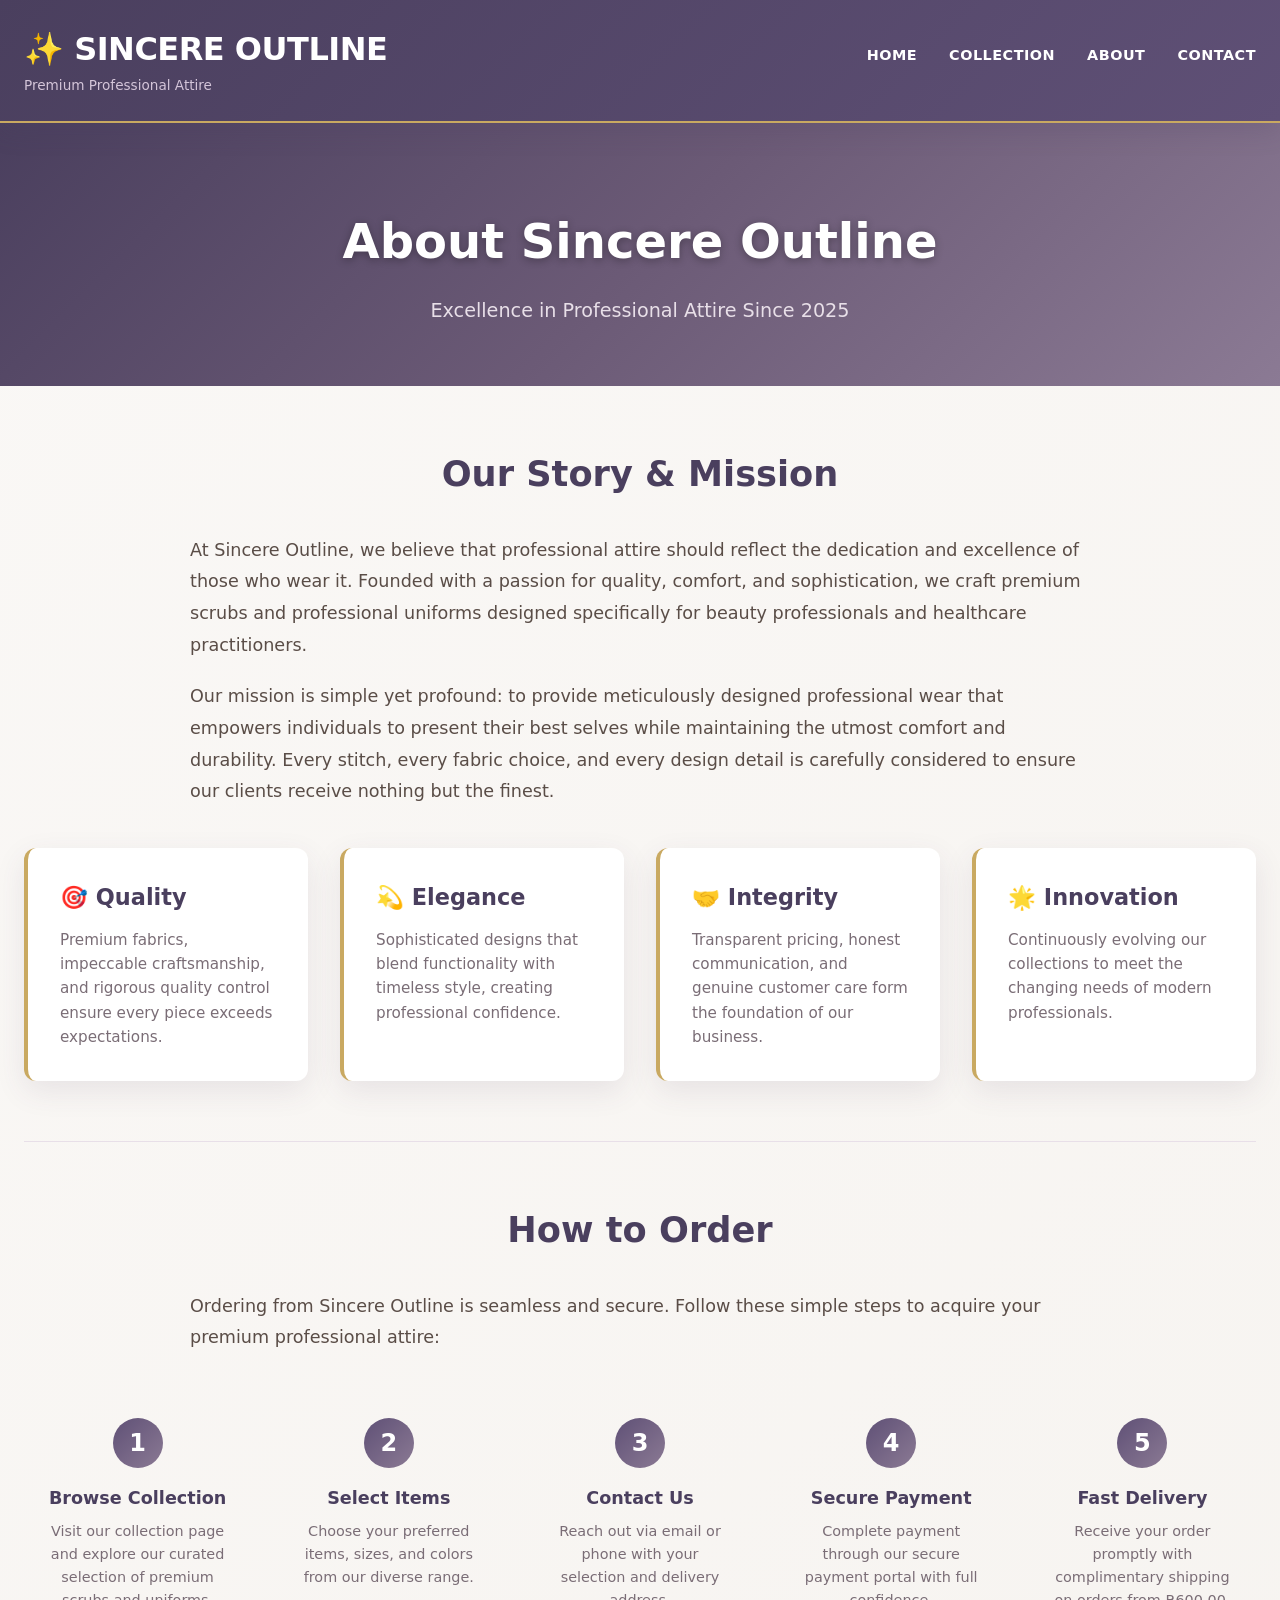
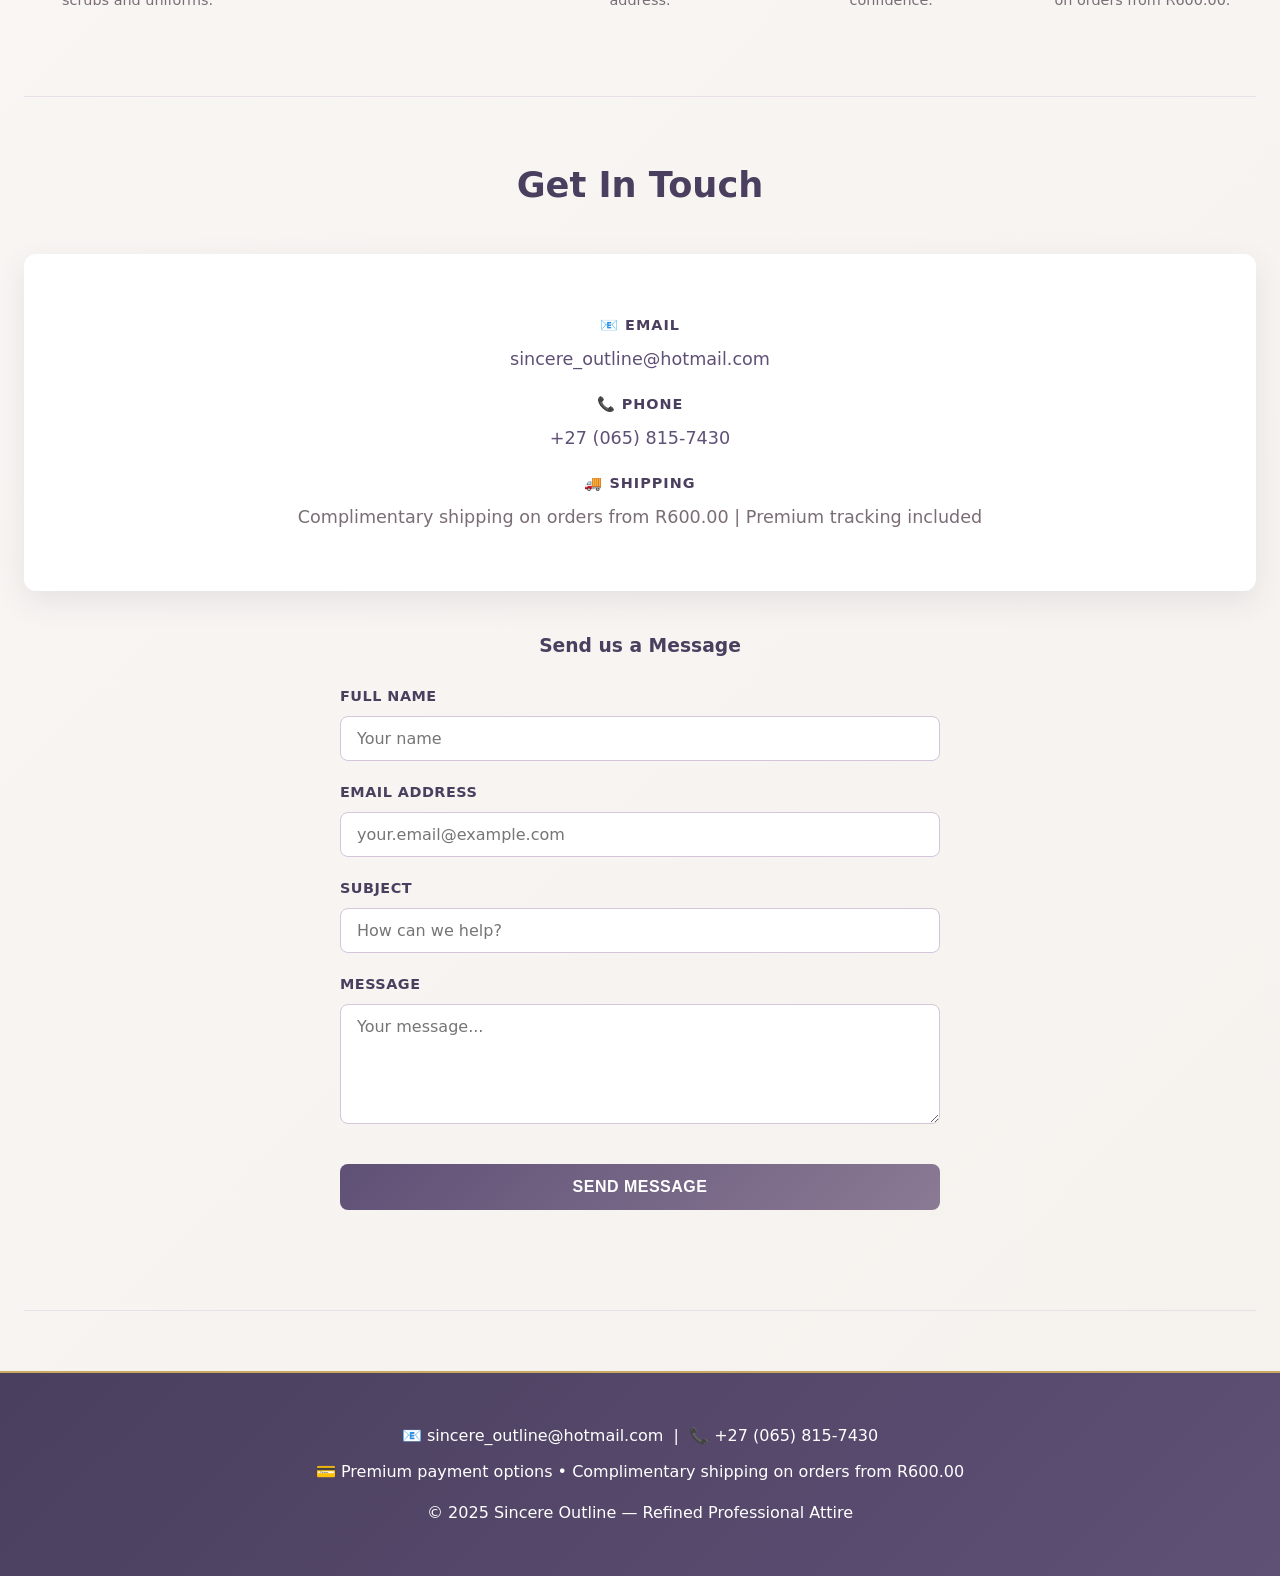
==== about.html @ cacc9bfe "scrub page changed to index" ====
<!DOCTYPE html>
<html lang="en">
<head>
  <meta charset="UTF-8">
  <meta name="viewport" content="width=device-width, initial-scale=1.0, user-scalable=yes">
  <title>Sincere Outline | About Us</title>
  <style>
    * {
      margin: 0;
      padding: 0;
      box-sizing: border-box;
    }

    body {
      font-family: 'Inter', system-ui, -apple-system, 'Segoe UI', Roboto, Helvetica, sans-serif;
      background: linear-gradient(135deg, #faf8f6 0%, #f5f2ee 100%);
      color: #3d2e25;
      line-height: 1.6;
    }

    html {
      scroll-behavior: smooth;
    }

    .container {
      max-width: 1280px;
      margin: 0 auto;
      padding: 0 24px;
    }

    .navbar {
      background: linear-gradient(135deg, #4a3f5e 0%, #5f5076 100%);
      box-shadow: 0 8px 24px rgba(74, 63, 94, 0.2);
      padding: 24px 0;
      position: sticky;
      top: 0;
      z-index: 100;
      border-bottom: 2px solid #c9a961;
    }

    .nav-flex {
      display: flex;
      justify-content: space-between;
      align-items: baseline;
      flex-wrap: wrap;
      gap: 16px;
    }

    .logo h1 {
      font-size: 2rem;
      letter-spacing: -0.5px;
      color: #ffffff;
      font-weight: 800;
    }
    
    .logo p {
      font-size: 0.85rem;
      color: #d4c5d9;
    }

    .nav-links {
      display: flex;
      gap: 32px;
    }
    
    .nav-links a {
      text-decoration: none;
      font-weight: 600;
      color: #ffffff;
      transition: 0.3s;
      text-transform: uppercase;
      font-size: 0.9rem;
      letter-spacing: 0.5px;
    }
    
    .nav-links a:hover {
      color: #c9a961;
      text-shadow: 0 0 8px rgba(201, 169, 97, 0.5);
    }

    .hero {
      padding: 80px 0 60px;
      text-align: center;
      background: linear-gradient(135deg, #4a3f5e 0%, #6b5a76 50%, #8b7a94 100%);
      color: white;
    }

    .hero h2 {
      font-size: 3rem;
      color: #ffffff;
      font-weight: 800;
      margin-bottom: 16px;
      text-shadow: 0 2px 8px rgba(0, 0, 0, 0.3);
    }

    .section {
      padding: 60px 0;
      border-bottom: 1px solid #e8dfe8;
    }

    .section-title {
      font-size: 2.2rem;
      margin-bottom: 32px;
      color: #4a3f5e;
      font-weight: 800;
      text-align: center;
    }

    .section-content {
      font-size: 1.1rem;
      color: #5a4d47;
      line-height: 1.8;
      max-width: 900px;
      margin: 0 auto;
    }

    .values-grid {
      display: grid;
      grid-template-columns: repeat(auto-fit, minmax(260px, 1fr));
      gap: 32px;
      margin-top: 40px;
    }

    .value-card {
      background: white;
      padding: 32px;
      border-radius: 12px;
      border-left: 4px solid #c9a961;
      box-shadow: 0 10px 30px rgba(74, 63, 94, 0.1);
      transition: 0.3s ease;
    }

    .value-card:hover {
      transform: translateY(-4px);
      box-shadow: 0 15px 40px rgba(74, 63, 94, 0.15);
    }

    .value-card h3 {
      color: #4a3f5e;
      font-size: 1.4rem;
      margin-bottom: 12px;
    }

    .value-card p {
      color: #7a6d76;
      font-size: 0.95rem;
    }

    .order-steps {
      display: grid;
      grid-template-columns: repeat(auto-fit, minmax(200px, 1fr));
      gap: 24px;
      margin-top: 40px;
    }

    .step {
      text-align: center;
      padding: 24px;
    }

    .step-number {
      width: 50px;
      height: 50px;
      background: linear-gradient(135deg, #5f5076, #8b7a94);
      color: white;
      border-radius: 50%;
      display: flex;
      align-items: center;
      justify-content: center;
      font-size: 1.5rem;
      font-weight: 800;
      margin: 0 auto 16px;
    }

    .step h3 {
      color: #4a3f5e;
      font-size: 1.1rem;
      margin-bottom: 8px;
    }

    .step p {
      color: #7a6d76;
      font-size: 0.9rem;
    }

    .contact-info {
      background: white;
      padding: 40px;
      border-radius: 12px;
      margin-top: 40px;
      text-align: center;
      box-shadow: 0 10px 30px rgba(74, 63, 94, 0.1);
    }

    .contact-item {
      margin: 20px 0;
      font-size: 1.1rem;
    }

    .contact-item strong {
      color: #4a3f5e;
      display: block;
      margin-bottom: 8px;
      font-size: 0.9rem;
      text-transform: uppercase;
      letter-spacing: 1px;
    }

    .contact-item a {
      color: #5f5076;
      text-decoration: none;
      transition: 0.3s;
    }

    .contact-item a:hover {
      color: #c9a961;
    }

    .form-group {
      margin: 20px 0;
      text-align: left;
    }

    .form-group label {
      display: block;
      margin-bottom: 8px;
      color: #4a3f5e;
      font-weight: 600;
      font-size: 0.9rem;
      text-transform: uppercase;
      letter-spacing: 0.5px;
    }

    .form-group input,
    .form-group textarea {
      width: 100%;
      padding: 12px 16px;
      border: 1px solid #d4c5d9;
      border-radius: 8px;
      font-family: 'Inter', system-ui, sans-serif;
      font-size: 1rem;
      color: #3d2e25;
      transition: 0.3s;
    }

    .form-group input:focus,
    .form-group textarea:focus {
      outline: none;
      border-color: #c9a961;
      box-shadow: 0 0 0 3px rgba(201, 169, 97, 0.1);
    }

    .form-group textarea {
      resize: vertical;
      min-height: 120px;
    }

    .submit-btn {
      background: linear-gradient(135deg, #5f5076 0%, #8b7a94 100%);
      border: none;
      color: white;
      padding: 14px 40px;
      font-weight: 700;
      border-radius: 8px;
      cursor: pointer;
      transition: 0.3s;
      font-size: 1rem;
      text-transform: uppercase;
      letter-spacing: 0.5px;
      width: 100%;
      margin-top: 12px;
    }

    .submit-btn:hover {
      transform: scale(0.98);
      box-shadow: 0 8px 16px rgba(74, 63, 94, 0.3);
    }

    footer {
      background: linear-gradient(135deg, #4a3f5e 0%, #5f5076 100%);
      padding: 40px 0;
      margin-top: 60px;
      text-align: center;
      color: #ffffff;
      border-top: 2px solid #c9a961;
    }

    footer p {
      margin: 10px 0;
      font-weight: 500;
    }

    @media (max-width: 700px) {
      .nav-flex {
        flex-direction: column;
        align-items: center;
      }
      .hero h2 {
        font-size: 2.2rem;
      }
      .section-title {
        font-size: 1.8rem;
      }
    }
  </style>
</head>
<body>

<div class="navbar">
  <div class="container nav-flex">
    <div class="logo">
      <h1>✨ SINCERE OUTLINE</h1>
      <p>Premium Professional Attire</p>
    </div>
    <div class="nav-links">
      <a href="scrubs.html">Home</a>
      <a href="scrubs.html#services">Collection</a>
      <a href="about.html">About</a>
      <a href="about.html#contact">Contact</a>
    </div>
  </div>
</div>

<section class="hero">
  <div class="container">
    <h2>About Sincere Outline</h2>
    <p style="font-size: 1.2rem; margin-top: 16px; color: #e8dfe8;">Excellence in Professional Attire Since 2025</p>
  </div>
</section>

<div class="container">
  <section class="section" id="about">
    <h2 class="section-title">Our Story & Mission</h2>
    <div class="section-content">
      <p>At Sincere Outline, we believe that professional attire should reflect the dedication and excellence of those who wear it. Founded with a passion for quality, comfort, and sophistication, we craft premium scrubs and professional uniforms designed specifically for beauty professionals and healthcare practitioners.</p>
      <p style="margin-top: 20px;">Our mission is simple yet profound: to provide meticulously designed professional wear that empowers individuals to present their best selves while maintaining the utmost comfort and durability. Every stitch, every fabric choice, and every design detail is carefully considered to ensure our clients receive nothing but the finest.</p>
    </div>

    <div class="values-grid">
      <div class="value-card">
        <h3>🎯 Quality</h3>
        <p>Premium fabrics, impeccable craftsmanship, and rigorous quality control ensure every piece exceeds expectations.</p>
      </div>
      <div class="value-card">
        <h3>💫 Elegance</h3>
        <p>Sophisticated designs that blend functionality with timeless style, creating professional confidence.</p>
      </div>
      <div class="value-card">
        <h3>🤝 Integrity</h3>
        <p>Transparent pricing, honest communication, and genuine customer care form the foundation of our business.</p>
      </div>
      <div class="value-card">
        <h3>🌟 Innovation</h3>
        <p>Continuously evolving our collections to meet the changing needs of modern professionals.</p>
      </div>
    </div>
  </section>

  <section class="section" id="ordering">
    <h2 class="section-title">How to Order</h2>
    <div class="section-content" style="margin-bottom: 30px;">
      <p>Ordering from Sincere Outline is seamless and secure. Follow these simple steps to acquire your premium professional attire:</p>
    </div>

    <div class="order-steps">
      <div class="step">
        <div class="step-number">1</div>
        <h3>Browse Collection</h3>
        <p>Visit our collection page and explore our curated selection of premium scrubs and uniforms.</p>
      </div>
      <div class="step">
        <div class="step-number">2</div>
        <h3>Select Items</h3>
        <p>Choose your preferred items, sizes, and colors from our diverse range.</p>
      </div>
      <div class="step">
        <div class="step-number">3</div>
        <h3>Contact Us</h3>
        <p>Reach out via email or phone with your selection and delivery address.</p>
      </div>
      <div class="step">
        <div class="step-number">4</div>
        <h3>Secure Payment</h3>
        <p>Complete payment through our secure payment portal with full confidence.</p>
      </div>
      <div class="step">
        <div class="step-number">5</div>
        <h3>Fast Delivery</h3>
        <p>Receive your order promptly with complimentary shipping on orders from R600.00.</p>
      </div>
    </div>
  </section>

  <section class="section" id="contact">
    <h2 class="section-title">Get In Touch</h2>
    
    <div class="contact-info">
      <div class="contact-item">
        <strong>📧 Email</strong>
        <a href="mailto:sincere_outline@hotmail.com">sincere_outline@hotmail.com</a>
      </div>
      <div class="contact-item">
        <strong>📞 Phone</strong>
        <a href="tel:+27658157430">+27 (065) 815-7430</a>
      </div>
      <div class="contact-item">
        <strong>🚚 Shipping</strong>
        <p style="color: #7a6d76;">Complimentary shipping on orders from R600.00 | Premium tracking included</p>
      </div>
    </div>

    <div style="max-width: 600px; margin: 40px auto;">
      <h3 style="color: #4a3f5e; margin-bottom: 24px; text-align: center;">Send us a Message</h3>
      <form action="https://formspree.io/f/xpznqkgj" method="POST">
        <div class="form-group">
          <label>Full Name</label>
          <input type="text" name="name" required placeholder="Your name">
        </div>
        <div class="form-group">
          <label>Email Address</label>
          <input type="email" name="email" required placeholder="your.email@example.com">
        </div>
        <div class="form-group">
          <label>Subject</label>
          <input type="text" name="subject" required placeholder="How can we help?">
        </div>
        <div class="form-group">
          <label>Message</label>
          <textarea name="message" required placeholder="Your message..."></textarea>
        </div>
        <button type="submit" class="submit-btn">Send Message</button>
      </form>
    </div>
  </section>
</div>

<footer>
  <div class="container">
    <p>📧 sincere_outline@hotmail.com &nbsp;|&nbsp; 📞 +27 (065) 815-7430</p>
    <p style="margin-top: 10px;">💳 Premium payment options • Complimentary shipping on orders from R600.00</p>
    <p style="margin-top: 16px;">&copy; 2025 Sincere Outline — Refined Professional Attire</p>
  </div>
</footer>

<script>
  // Form submission handled by Formspree
</script>

</body>
</html>
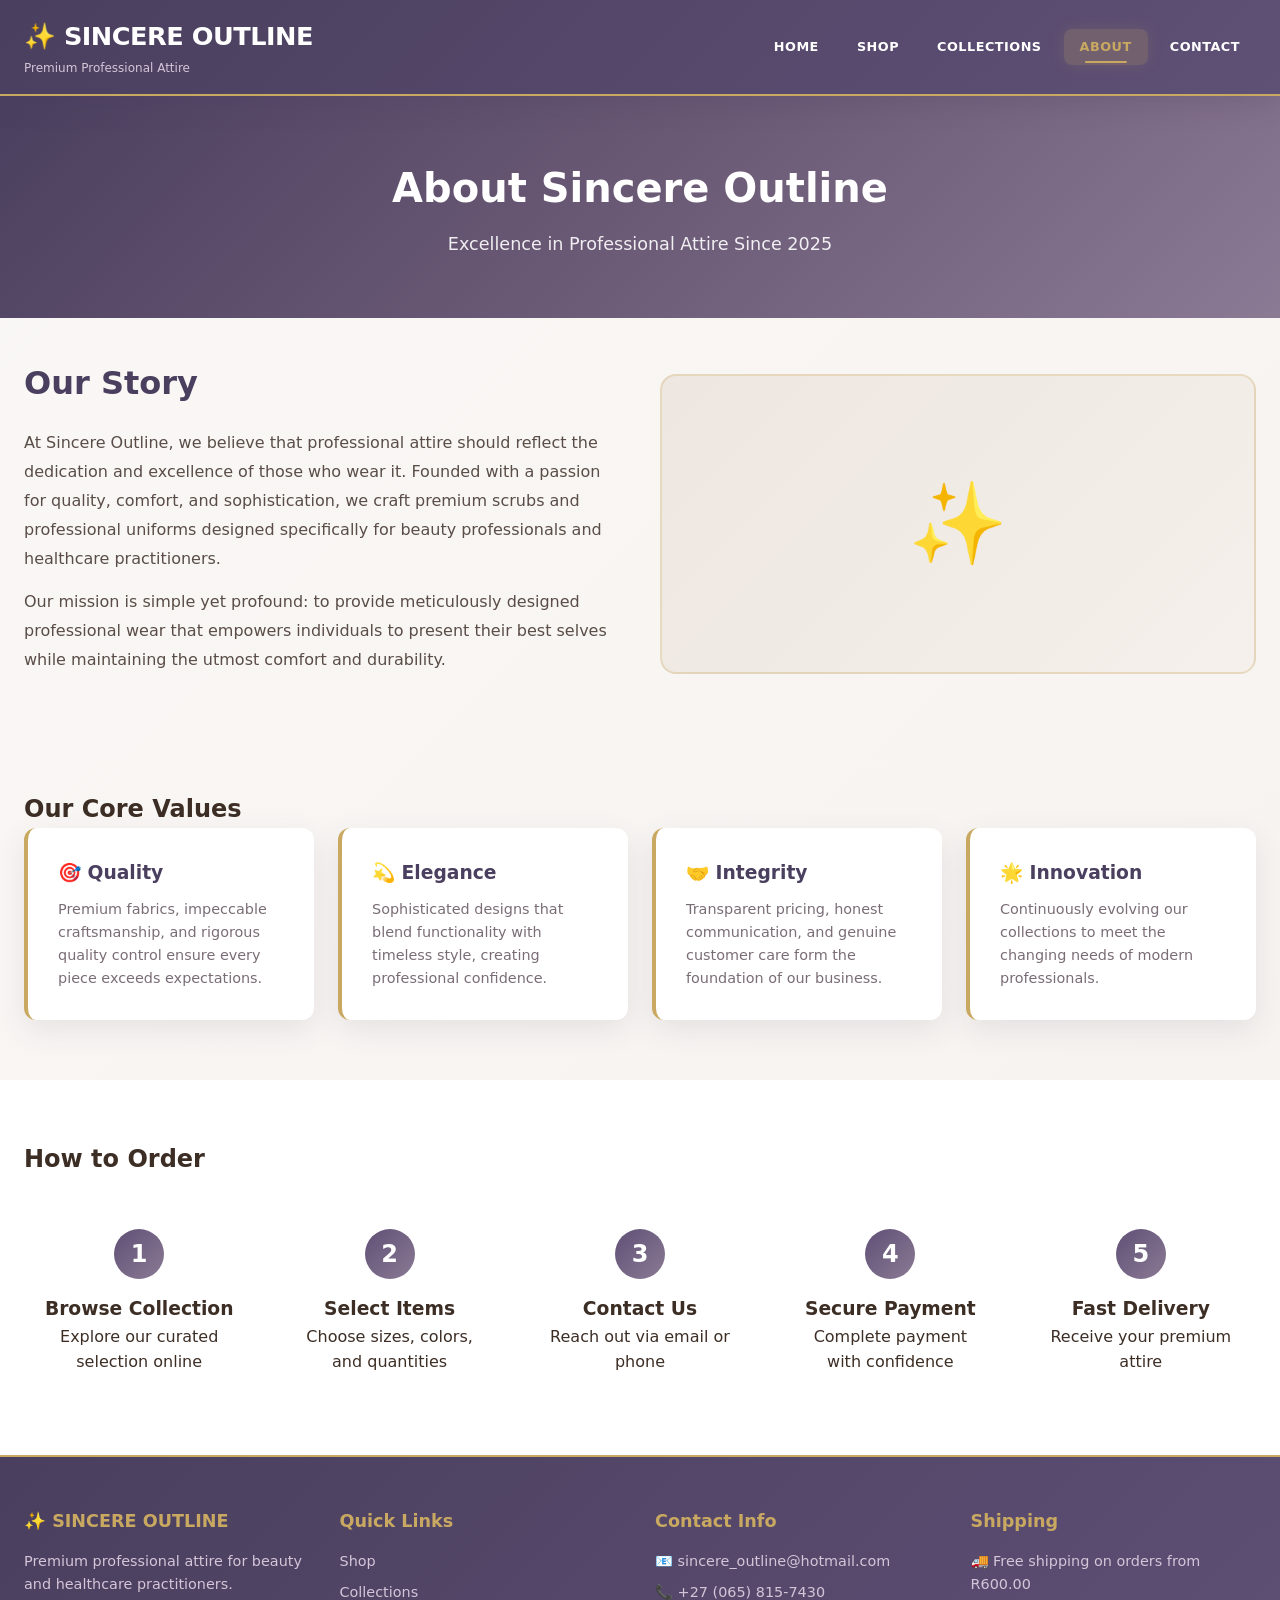
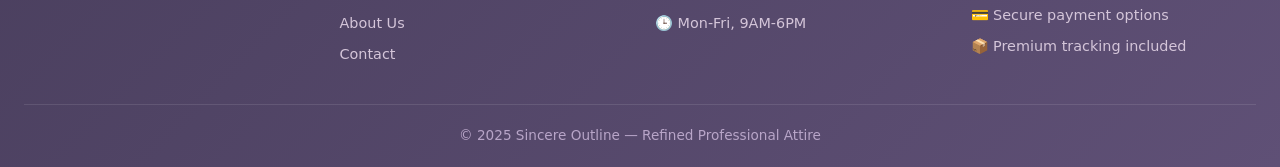
==== commit 07f48006: "overall structure changee added ideas suggestions" ====
--- a/about.html
+++ b/about.html
@@ -1,450 +1,141 @@
 <!DOCTYPE html>
 <html lang="en">
 <head>
-  <meta charset="UTF-8">
-  <meta name="viewport" content="width=device-width, initial-scale=1.0, user-scalable=yes">
-  <title>Sincere Outline | About Us</title>
-  <style>
-    * {
-      margin: 0;
-      padding: 0;
-      box-sizing: border-box;
-    }
-
-    body {
-      font-family: 'Inter', system-ui, -apple-system, 'Segoe UI', Roboto, Helvetica, sans-serif;
-      background: linear-gradient(135deg, #faf8f6 0%, #f5f2ee 100%);
-      color: #3d2e25;
-      line-height: 1.6;
-    }
-
-    html {
-      scroll-behavior: smooth;
-    }
-
-    .container {
-      max-width: 1280px;
-      margin: 0 auto;
-      padding: 0 24px;
-    }
-
-    .navbar {
-      background: linear-gradient(135deg, #4a3f5e 0%, #5f5076 100%);
-      box-shadow: 0 8px 24px rgba(74, 63, 94, 0.2);
-      padding: 24px 0;
-      position: sticky;
-      top: 0;
-      z-index: 100;
-      border-bottom: 2px solid #c9a961;
-    }
-
-    .nav-flex {
-      display: flex;
-      justify-content: space-between;
-      align-items: baseline;
-      flex-wrap: wrap;
-      gap: 16px;
-    }
-
-    .logo h1 {
-      font-size: 2rem;
-      letter-spacing: -0.5px;
-      color: #ffffff;
-      font-weight: 800;
-    }
-    
-    .logo p {
-      font-size: 0.85rem;
-      color: #d4c5d9;
-    }
-
-    .nav-links {
-      display: flex;
-      gap: 32px;
-    }
-    
-    .nav-links a {
-      text-decoration: none;
-      font-weight: 600;
-      color: #ffffff;
-      transition: 0.3s;
-      text-transform: uppercase;
-      font-size: 0.9rem;
-      letter-spacing: 0.5px;
-    }
-    
-    .nav-links a:hover {
-      color: #c9a961;
-      text-shadow: 0 0 8px rgba(201, 169, 97, 0.5);
-    }
-
-    .hero {
-      padding: 80px 0 60px;
-      text-align: center;
-      background: linear-gradient(135deg, #4a3f5e 0%, #6b5a76 50%, #8b7a94 100%);
-      color: white;
-    }
-
-    .hero h2 {
-      font-size: 3rem;
-      color: #ffffff;
-      font-weight: 800;
-      margin-bottom: 16px;
-      text-shadow: 0 2px 8px rgba(0, 0, 0, 0.3);
-    }
-
-    .section {
-      padding: 60px 0;
-      border-bottom: 1px solid #e8dfe8;
-    }
-
-    .section-title {
-      font-size: 2.2rem;
-      margin-bottom: 32px;
-      color: #4a3f5e;
-      font-weight: 800;
-      text-align: center;
-    }
-
-    .section-content {
-      font-size: 1.1rem;
-      color: #5a4d47;
-      line-height: 1.8;
-      max-width: 900px;
-      margin: 0 auto;
-    }
-
-    .values-grid {
-      display: grid;
-      grid-template-columns: repeat(auto-fit, minmax(260px, 1fr));
-      gap: 32px;
-      margin-top: 40px;
-    }
-
-    .value-card {
-      background: white;
-      padding: 32px;
-      border-radius: 12px;
-      border-left: 4px solid #c9a961;
-      box-shadow: 0 10px 30px rgba(74, 63, 94, 0.1);
-      transition: 0.3s ease;
-    }
-
-    .value-card:hover {
-      transform: translateY(-4px);
-      box-shadow: 0 15px 40px rgba(74, 63, 94, 0.15);
-    }
-
-    .value-card h3 {
-      color: #4a3f5e;
-      font-size: 1.4rem;
-      margin-bottom: 12px;
-    }
-
-    .value-card p {
-      color: #7a6d76;
-      font-size: 0.95rem;
-    }
-
-    .order-steps {
-      display: grid;
-      grid-template-columns: repeat(auto-fit, minmax(200px, 1fr));
-      gap: 24px;
-      margin-top: 40px;
-    }
-
-    .step {
-      text-align: center;
-      padding: 24px;
-    }
-
-    .step-number {
-      width: 50px;
-      height: 50px;
-      background: linear-gradient(135deg, #5f5076, #8b7a94);
-      color: white;
-      border-radius: 50%;
-      display: flex;
-      align-items: center;
-      justify-content: center;
-      font-size: 1.5rem;
-      font-weight: 800;
-      margin: 0 auto 16px;
-    }
-
-    .step h3 {
-      color: #4a3f5e;
-      font-size: 1.1rem;
-      margin-bottom: 8px;
-    }
-
-    .step p {
-      color: #7a6d76;
-      font-size: 0.9rem;
-    }
-
-    .contact-info {
-      background: white;
-      padding: 40px;
-      border-radius: 12px;
-      margin-top: 40px;
-      text-align: center;
-      box-shadow: 0 10px 30px rgba(74, 63, 94, 0.1);
-    }
-
-    .contact-item {
-      margin: 20px 0;
-      font-size: 1.1rem;
-    }
-
-    .contact-item strong {
-      color: #4a3f5e;
-      display: block;
-      margin-bottom: 8px;
-      font-size: 0.9rem;
-      text-transform: uppercase;
-      letter-spacing: 1px;
-    }
-
-    .contact-item a {
-      color: #5f5076;
-      text-decoration: none;
-      transition: 0.3s;
-    }
-
-    .contact-item a:hover {
-      color: #c9a961;
-    }
-
-    .form-group {
-      margin: 20px 0;
-      text-align: left;
-    }
-
-    .form-group label {
-      display: block;
-      margin-bottom: 8px;
-      color: #4a3f5e;
-      font-weight: 600;
-      font-size: 0.9rem;
-      text-transform: uppercase;
-      letter-spacing: 0.5px;
-    }
-
-    .form-group input,
-    .form-group textarea {
-      width: 100%;
-      padding: 12px 16px;
-      border: 1px solid #d4c5d9;
-      border-radius: 8px;
-      font-family: 'Inter', system-ui, sans-serif;
-      font-size: 1rem;
-      color: #3d2e25;
-      transition: 0.3s;
-    }
-
-    .form-group input:focus,
-    .form-group textarea:focus {
-      outline: none;
-      border-color: #c9a961;
-      box-shadow: 0 0 0 3px rgba(201, 169, 97, 0.1);
-    }
-
-    .form-group textarea {
-      resize: vertical;
-      min-height: 120px;
-    }
-
-    .submit-btn {
-      background: linear-gradient(135deg, #5f5076 0%, #8b7a94 100%);
-      border: none;
-      color: white;
-      padding: 14px 40px;
-      font-weight: 700;
-      border-radius: 8px;
-      cursor: pointer;
-      transition: 0.3s;
-      font-size: 1rem;
-      text-transform: uppercase;
-      letter-spacing: 0.5px;
-      width: 100%;
-      margin-top: 12px;
-    }
-
-    .submit-btn:hover {
-      transform: scale(0.98);
-      box-shadow: 0 8px 16px rgba(74, 63, 94, 0.3);
-    }
-
-    footer {
-      background: linear-gradient(135deg, #4a3f5e 0%, #5f5076 100%);
-      padding: 40px 0;
-      margin-top: 60px;
-      text-align: center;
-      color: #ffffff;
-      border-top: 2px solid #c9a961;
-    }
-
-    footer p {
-      margin: 10px 0;
-      font-weight: 500;
-    }
-
-    @media (max-width: 700px) {
-      .nav-flex {
-        flex-direction: column;
-        align-items: center;
-      }
-      .hero h2 {
-        font-size: 2.2rem;
-      }
-      .section-title {
-        font-size: 1.8rem;
-      }
-    }
-  </style>
+    <meta charset="UTF-8">
+    <meta name="viewport" content="width=device-width, initial-scale=1.0">
+    <title>About Us | Sincere Outline</title>
+    <link rel="stylesheet" href="css/styles.css">
 </head>
 <body>
+    <nav class="navbar">
+        <div class="container nav-flex">
+            <div class="logo">
+                <h1>✨ SINCERE OUTLINE</h1>
+                <p>Premium Professional Attire</p>
+            </div>
+            <div class="nav-links">
+                <a href="index.html">Home</a>
+                <a href="shop.html">Shop</a>
+                <a href="collections.html">Collections</a>
+                <a href="about.html" class="active">About</a>
+                <a href="contact.html">Contact</a>
+            </div>
+            <button class="mobile-menu-btn">☰</button>
+        </div>
+    </nav>
 
-<div class="navbar">
-  <div class="container nav-flex">
-    <div class="logo">
-      <h1>✨ SINCERE OUTLINE</h1>
-      <p>Premium Professional Attire</p>
-    </div>
-    <div class="nav-links">
-      <a href="scrubs.html">Home</a>
-      <a href="scrubs.html#services">Collection</a>
-      <a href="about.html">About</a>
-      <a href="about.html#contact">Contact</a>
-    </div>
-  </div>
-</div>
+    <section class="about-hero">
+        <div class="container">
+            <h1>About Sincere Outline</h1>
+            <p>Excellence in Professional Attire Since 2025</p>
+        </div>
+    </section>
 
-<section class="hero">
-  <div class="container">
-    <h2>About Sincere Outline</h2>
-    <p style="font-size: 1.2rem; margin-top: 16px; color: #e8dfe8;">Excellence in Professional Attire Since 2025</p>
-  </div>
-</section>
+    <section class="about-story">
+        <div class="container">
+            <div class="about-grid">
+                <div class="about-text">
+                    <h2>Our Story</h2>
+                    <p>At Sincere Outline, we believe that professional attire should reflect the dedication and excellence of those who wear it. Founded with a passion for quality, comfort, and sophistication, we craft premium scrubs and professional uniforms designed specifically for beauty professionals and healthcare practitioners.</p>
+                    <p>Our mission is simple yet profound: to provide meticulously designed professional wear that empowers individuals to present their best selves while maintaining the utmost comfort and durability.</p>
+                </div>
+                <div class="about-image">
+                    <div class="image-placeholder">✨</div>
+                </div>
+            </div>
+        </div>
+    </section>
 
-<div class="container">
-  <section class="section" id="about">
-    <h2 class="section-title">Our Story & Mission</h2>
-    <div class="section-content">
-      <p>At Sincere Outline, we believe that professional attire should reflect the dedication and excellence of those who wear it. Founded with a passion for quality, comfort, and sophistication, we craft premium scrubs and professional uniforms designed specifically for beauty professionals and healthcare practitioners.</p>
-      <p style="margin-top: 20px;">Our mission is simple yet profound: to provide meticulously designed professional wear that empowers individuals to present their best selves while maintaining the utmost comfort and durability. Every stitch, every fabric choice, and every design detail is carefully considered to ensure our clients receive nothing but the finest.</p>
-    </div>
+    <section class="about-values">
+        <div class="container">
+            <h2>Our Core Values</h2>
+            <div class="values-grid">
+                <div class="value-card">
+                    <h3>🎯 Quality</h3>
+                    <p>Premium fabrics, impeccable craftsmanship, and rigorous quality control ensure every piece exceeds expectations.</p>
+                </div>
+                <div class="value-card">
+                    <h3>💫 Elegance</h3>
+                    <p>Sophisticated designs that blend functionality with timeless style, creating professional confidence.</p>
+                </div>
+                <div class="value-card">
+                    <h3>🤝 Integrity</h3>
+                    <p>Transparent pricing, honest communication, and genuine customer care form the foundation of our business.</p>
+                </div>
+                <div class="value-card">
+                    <h3>🌟 Innovation</h3>
+                    <p>Continuously evolving our collections to meet the changing needs of modern professionals.</p>
+                </div>
+            </div>
+        </div>
+    </section>
 
-    <div class="values-grid">
-      <div class="value-card">
-        <h3>🎯 Quality</h3>
-        <p>Premium fabrics, impeccable craftsmanship, and rigorous quality control ensure every piece exceeds expectations.</p>
-      </div>
-      <div class="value-card">
-        <h3>💫 Elegance</h3>
-        <p>Sophisticated designs that blend functionality with timeless style, creating professional confidence.</p>
-      </div>
-      <div class="value-card">
-        <h3>🤝 Integrity</h3>
-        <p>Transparent pricing, honest communication, and genuine customer care form the foundation of our business.</p>
-      </div>
-      <div class="value-card">
-        <h3>🌟 Innovation</h3>
-        <p>Continuously evolving our collections to meet the changing needs of modern professionals.</p>
-      </div>
-    </div>
-  </section>
+    <section class="about-ordering">
+        <div class="container">
+            <h2>How to Order</h2>
+            <div class="order-steps">
+                <div class="step">
+                    <div class="step-number">1</div>
+                    <h3>Browse Collection</h3>
+                    <p>Explore our curated selection online</p>
+                </div>
+                <div class="step">
+                    <div class="step-number">2</div>
+                    <h3>Select Items</h3>
+                    <p>Choose sizes, colors, and quantities</p>
+                </div>
+                <div class="step">
+                    <div class="step-number">3</div>
+                    <h3>Contact Us</h3>
+                    <p>Reach out via email or phone</p>
+                </div>
+                <div class="step">
+                    <div class="step-number">4</div>
+                    <h3>Secure Payment</h3>
+                    <p>Complete payment with confidence</p>
+                </div>
+                <div class="step">
+                    <div class="step-number">5</div>
+                    <h3>Fast Delivery</h3>
+                    <p>Receive your premium attire</p>
+                </div>
+            </div>
+        </div>
+    </section>
 
-  <section class="section" id="ordering">
-    <h2 class="section-title">How to Order</h2>
-    <div class="section-content" style="margin-bottom: 30px;">
-      <p>Ordering from Sincere Outline is seamless and secure. Follow these simple steps to acquire your premium professional attire:</p>
-    </div>
+    <footer>
+        <div class="container">
+            <div class="footer-grid">
+                <div class="footer-col">
+                    <h3>✨ SINCERE OUTLINE</h3>
+                    <p>Premium professional attire for beauty and healthcare practitioners.</p>
+                </div>
+                <div class="footer-col">
+                    <h4>Quick Links</h4>
+                    <a href="shop.html">Shop</a>
+                    <a href="collections.html">Collections</a>
+                    <a href="about.html">About Us</a>
+                    <a href="contact.html">Contact</a>
+                </div>
+                <div class="footer-col">
+                    <h4>Contact Info</h4>
+                    <p>📧 sincere_outline@hotmail.com</p>
+                    <p>📞 +27 (065) 815-7430</p>
+                    <p>🕒 Mon-Fri, 9AM-6PM</p>
+                </div>
+                <div class="footer-col">
+                    <h4>Shipping</h4>
+                    <p>🚚 Free shipping on orders from R600.00</p>
+                    <p>💳 Secure payment options</p>
+                    <p>📦 Premium tracking included</p>
+                </div>
+            </div>
+            <div class="footer-bottom">
+                <p>&copy; 2025 Sincere Outline — Refined Professional Attire</p>
+            </div>
+        </div>
+    </footer>
 
-    <div class="order-steps">
-      <div class="step">
-        <div class="step-number">1</div>
-        <h3>Browse Collection</h3>
-        <p>Visit our collection page and explore our curated selection of premium scrubs and uniforms.</p>
-      </div>
-      <div class="step">
-        <div class="step-number">2</div>
-        <h3>Select Items</h3>
-        <p>Choose your preferred items, sizes, and colors from our diverse range.</p>
-      </div>
-      <div class="step">
-        <div class="step-number">3</div>
-        <h3>Contact Us</h3>
-        <p>Reach out via email or phone with your selection and delivery address.</p>
-      </div>
-      <div class="step">
-        <div class="step-number">4</div>
-        <h3>Secure Payment</h3>
-        <p>Complete payment through our secure payment portal with full confidence.</p>
-      </div>
-      <div class="step">
-        <div class="step-number">5</div>
-        <h3>Fast Delivery</h3>
-        <p>Receive your order promptly with complimentary shipping on orders from R600.00.</p>
-      </div>
-    </div>
-  </section>
-
-  <section class="section" id="contact">
-    <h2 class="section-title">Get In Touch</h2>
-    
-    <div class="contact-info">
-      <div class="contact-item">
-        <strong>📧 Email</strong>
-        <a href="mailto:sincere_outline@hotmail.com">sincere_outline@hotmail.com</a>
-      </div>
-      <div class="contact-item">
-        <strong>📞 Phone</strong>
-        <a href="tel:+27658157430">+27 (065) 815-7430</a>
-      </div>
-      <div class="contact-item">
-        <strong>🚚 Shipping</strong>
-        <p style="color: #7a6d76;">Complimentary shipping on orders from R600.00 | Premium tracking included</p>
-      </div>
-    </div>
-
-    <div style="max-width: 600px; margin: 40px auto;">
-      <h3 style="color: #4a3f5e; margin-bottom: 24px; text-align: center;">Send us a Message</h3>
-      <form action="https://formspree.io/f/xpznqkgj" method="POST">
-        <div class="form-group">
-          <label>Full Name</label>
-          <input type="text" name="name" required placeholder="Your name">
-        </div>
-        <div class="form-group">
-          <label>Email Address</label>
-          <input type="email" name="email" required placeholder="your.email@example.com">
-        </div>
-        <div class="form-group">
-          <label>Subject</label>
-          <input type="text" name="subject" required placeholder="How can we help?">
-        </div>
-        <div class="form-group">
-          <label>Message</label>
-          <textarea name="message" required placeholder="Your message..."></textarea>
-        </div>
-        <button type="submit" class="submit-btn">Send Message</button>
-      </form>
-    </div>
-  </section>
-</div>
-
-<footer>
-  <div class="container">
-    <p>📧 sincere_outline@hotmail.com &nbsp;|&nbsp; 📞 +27 (065) 815-7430</p>
-    <p style="margin-top: 10px;">💳 Premium payment options • Complimentary shipping on orders from R600.00</p>
-    <p style="margin-top: 16px;">&copy; 2025 Sincere Outline — Refined Professional Attire</p>
-  </div>
-</footer>
-
-<script>
-  // Form submission handled by Formspree
-</script>
-
+    <script src="js/script.js"></script>
 </body>
 </html>
--- a/css/styles.css
+++ b/css/styles.css
@@ -0,0 +1,2201 @@
+/* ============================================
+   SINCERE OUTLINE - COMPLETE STYLESHEET
+   Premium Professional Attire E-Commerce
+   ============================================ */
+
+/* ============================================
+   1. RESET & BASE STYLES
+   ============================================ */
+* {
+    margin: 0;
+    padding: 0;
+    box-sizing: border-box;
+}
+
+body {
+    font-family: 'Inter', system-ui, -apple-system, 'Segoe UI', Roboto, Helvetica, sans-serif;
+    background: linear-gradient(135deg, #faf8f6 0%, #f5f2ee 100%);
+    color: #3d2e25;
+    line-height: 1.6;
+    min-height: 100vh;
+}
+
+html {
+    scroll-behavior: smooth;
+}
+
+.container {
+    max-width: 1280px;
+    margin: 0 auto;
+    padding: 0 24px;
+}
+
+/* ============================================
+   2. NAVIGATION
+   ============================================ */
+.navbar {
+    background: linear-gradient(135deg, #4a3f5e 0%, #5f5076 100%);
+    box-shadow: 0 8px 24px rgba(74, 63, 94, 0.2);
+    padding: 16px 0;
+    position: sticky;
+    top: 0;
+    z-index: 1000;
+    border-bottom: 2px solid #c9a961;
+}
+
+.nav-flex {
+    display: flex;
+    justify-content: space-between;
+    align-items: center;
+    flex-wrap: wrap;
+    gap: 16px;
+}
+
+.logo h1 {
+    font-size: 1.6rem;
+    letter-spacing: -0.5px;
+    color: #ffffff;
+    font-weight: 800;
+}
+
+.logo p {
+    font-size: 0.75rem;
+    color: #d4c5d9;
+    margin-top: 2px;
+}
+
+.nav-links {
+    display: flex;
+    gap: 6px;
+    align-items: center;
+    flex-wrap: wrap;
+}
+
+.nav-links a {
+    text-decoration: none;
+    font-weight: 600;
+    color: #ffffff;
+    transition: all 0.3s ease;
+    text-transform: uppercase;
+    font-size: 0.8rem;
+    letter-spacing: 0.5px;
+    padding: 8px 16px;
+    border-radius: 8px;
+    position: relative;
+    white-space: nowrap;
+}
+
+.nav-links a:hover {
+    background: rgba(201, 169, 97, 0.15);
+    color: #c9a961;
+    transform: translateY(-1px);
+}
+
+.nav-links a.active {
+    background: rgba(201, 169, 97, 0.2);
+    color: #c9a961;
+    box-shadow: 0 0 15px rgba(201, 169, 97, 0.15);
+}
+
+.nav-links a.active::after {
+    content: '';
+    position: absolute;
+    bottom: 2px;
+    left: 50%;
+    transform: translateX(-50%);
+    width: 50%;
+    height: 2px;
+    background: #c9a961;
+    border-radius: 2px;
+}
+
+/* Cart link special styling */
+.cart-link {
+    position: relative;
+    display: flex;
+    align-items: center;
+    gap: 6px;
+}
+
+.cart-count {
+    background: #e74c3c;
+    color: white;
+    border-radius: 50%;
+    min-width: 20px;
+    height: 20px;
+    display: flex;
+    align-items: center;
+    justify-content: center;
+    font-size: 0.65rem;
+    font-weight: 800;
+    border: 2px solid #4a3f5e;
+    padding: 0 4px;
+}
+
+/* Mobile menu button */
+.mobile-menu-btn {
+    display: none;
+    background: rgba(255, 255, 255, 0.1);
+    border: 1px solid rgba(255, 255, 255, 0.2);
+    color: white;
+    font-size: 1.3rem;
+    cursor: pointer;
+    padding: 8px 14px;
+    border-radius: 8px;
+    transition: 0.3s;
+}
+
+.mobile-menu-btn:hover {
+    background: rgba(201, 169, 97, 0.2);
+}
+
+/* ============================================
+   3. HERO SECTION
+   ============================================ */
+.hero {
+    position: relative;
+    height: 85vh;
+    min-height: 500px;
+    overflow: hidden;
+    display: flex;
+    align-items: center;
+    justify-content: center;
+}
+
+.hero-video {
+    position: absolute;
+    inset: 0;
+    width: 100%;
+    height: 100%;
+    object-fit: cover;
+    z-index: 1;
+}
+
+.hero-overlay {
+    position: absolute;
+    inset: 0;
+    background: rgba(26, 18, 43, 0.6);
+    z-index: 2;
+}
+
+.hero-content {
+    position: relative;
+    z-index: 3;
+    text-align: center;
+    color: white;
+    animation: fadeUp 1s ease;
+    padding: 20px;
+}
+
+.hero-content h2 {
+    font-size: 3.5rem;
+    font-weight: 800;
+    margin-bottom: 20px;
+    text-shadow: 0 2px 10px rgba(0, 0, 0, 0.3);
+    line-height: 1.2;
+}
+
+.hero-content p {
+    font-size: 1.2rem;
+    margin-bottom: 35px;
+    opacity: 0.95;
+}
+
+.hero-buttons {
+    display: flex;
+    gap: 16px;
+    justify-content: center;
+    flex-wrap: wrap;
+}
+
+.hero-btn {
+    display: inline-block;
+    padding: 15px 35px;
+    background: linear-gradient(135deg, #c9a961, #e0c27a);
+    color: #2f2438;
+    font-weight: 700;
+    text-decoration: none;
+    border-radius: 10px;
+    transition: all 0.3s ease;
+    border: none;
+    cursor: pointer;
+    font-size: 1rem;
+}
+
+.hero-btn:hover {
+    transform: translateY(-3px);
+    box-shadow: 0 10px 25px rgba(0, 0, 0, 0.3);
+}
+
+.outline-btn {
+    background: transparent;
+    border: 2px solid #c9a961;
+    color: #c9a961;
+}
+
+.outline-btn:hover {
+    background: rgba(201, 169, 97, 0.15);
+}
+
+@keyframes fadeUp {
+    from {
+        opacity: 0;
+        transform: translateY(40px);
+    }
+    to {
+        opacity: 1;
+        transform: translateY(0);
+    }
+}
+
+/* ============================================
+   4. TRUST BAR
+   ============================================ */
+.trust-bar {
+    background: white;
+    padding: 30px 0;
+    box-shadow: 0 4px 15px rgba(0, 0, 0, 0.05);
+    position: relative;
+    z-index: 10;
+}
+
+.trust-grid {
+    display: grid;
+    grid-template-columns: repeat(auto-fit, minmax(220px, 1fr));
+    gap: 20px;
+}
+
+.trust-item {
+    display: flex;
+    align-items: center;
+    gap: 15px;
+    padding: 10px;
+}
+
+.trust-icon {
+    font-size: 2rem;
+    flex-shrink: 0;
+}
+
+.trust-item h4 {
+    color: #4a3f5e;
+    font-size: 0.95rem;
+    margin-bottom: 2px;
+    font-weight: 700;
+}
+
+.trust-item p {
+    color: #7a6d76;
+    font-size: 0.8rem;
+}
+
+/* ============================================
+   5. VALUE PROPOSITION
+   ============================================ */
+.value-proposition {
+    padding: 80px 0;
+    background: linear-gradient(135deg, #f8f6f9 0%, #f0e8f5 100%);
+}
+
+.value-grid {
+    display: grid;
+    grid-template-columns: 1fr 1fr;
+    gap: 50px;
+    align-items: center;
+}
+
+.pre-heading {
+    display: inline-block;
+    font-size: 0.78rem;
+    font-weight: 700;
+    text-transform: uppercase;
+    letter-spacing: 2px;
+    color: #c9a961;
+    margin-bottom: 12px;
+}
+
+.value-content h2 {
+    font-size: 2.2rem;
+    color: #4a3f5e;
+    margin-bottom: 20px;
+    font-weight: 800;
+    line-height: 1.3;
+}
+
+.value-content p {
+    color: #5a4d47;
+    margin-bottom: 25px;
+    line-height: 1.8;
+    font-size: 1.05rem;
+}
+
+.value-features {
+    display: grid;
+    grid-template-columns: 1fr 1fr;
+    gap: 12px;
+    margin-bottom: 25px;
+}
+
+.feature-item {
+    display: flex;
+    align-items: center;
+    gap: 8px;
+    color: #4a3f5e;
+    font-weight: 500;
+    font-size: 0.95rem;
+}
+
+.feature-item span {
+    color: #c9a961;
+    font-weight: 700;
+    font-size: 1.1rem;
+}
+
+.learn-more-btn {
+    display: inline-block;
+    color: #5f5076;
+    font-weight: 700;
+    text-decoration: none;
+    border-bottom: 2px solid #c9a961;
+    padding-bottom: 4px;
+    transition: all 0.3s ease;
+}
+
+.learn-more-btn:hover {
+    color: #c9a961;
+    border-bottom-color: #5f5076;
+}
+
+.image-showcase {
+    display: grid;
+    grid-template-columns: 1fr 1fr;
+    gap: 15px;
+}
+
+.showcase-card {
+    background: white;
+    border-radius: 16px;
+    display: flex;
+    align-items: center;
+    justify-content: center;
+    font-size: 3rem;
+    border: 2px solid rgba(201, 169, 97, 0.2);
+    min-height: 140px;
+    transition: all 0.3s ease;
+}
+
+.showcase-card:hover {
+    border-color: #c9a961;
+    transform: translateY(-3px);
+    box-shadow: 0 10px 20px rgba(74, 63, 94, 0.1);
+}
+
+.card-1 {
+    grid-column: 1;
+    grid-row: 1 / 3;
+}
+
+.card-2 {
+    grid-column: 2;
+    grid-row: 1;
+}
+
+.card-3 {
+    grid-column: 2;
+    grid-row: 2;
+}
+
+/* ============================================
+   6. COLLECTION HIGHLIGHT
+   ============================================ */
+.collection-highlight {
+    padding: 60px 0;
+}
+
+.highlight-banner {
+    background: linear-gradient(135deg, #4a3f5e 0%, #6b5a76 100%);
+    border-radius: 20px;
+    padding: 50px;
+    display: grid;
+    grid-template-columns: 1fr 1fr;
+    gap: 40px;
+    align-items: center;
+    color: white;
+    border: 2px solid rgba(201, 169, 97, 0.3);
+}
+
+.highlight-badge {
+    display: inline-block;
+    background: #c9a961;
+    color: #2f2438;
+    padding: 6px 16px;
+    border-radius: 20px;
+    font-weight: 700;
+    font-size: 0.78rem;
+    text-transform: uppercase;
+    letter-spacing: 1px;
+    margin-bottom: 15px;
+}
+
+.highlight-content h2 {
+    font-size: 2rem;
+    margin-bottom: 15px;
+    font-weight: 800;
+}
+
+.highlight-content p {
+    opacity: 0.9;
+    margin-bottom: 20px;
+    line-height: 1.7;
+}
+
+.highlight-features {
+    list-style: none;
+    margin-bottom: 25px;
+}
+
+.highlight-features li {
+    margin-bottom: 8px;
+    font-size: 0.95rem;
+}
+
+.highlight-actions {
+    display: flex;
+    align-items: center;
+    gap: 20px;
+    flex-wrap: wrap;
+}
+
+.price-start {
+    color: #c9a961;
+    font-weight: 600;
+    font-size: 1rem;
+}
+
+.highlight-visual {
+    display: flex;
+    align-items: center;
+    justify-content: center;
+}
+
+.visual-placeholder {
+    font-size: 8rem;
+    opacity: 0.9;
+}
+
+/* ============================================
+   7. SECTION HEADERS
+   ============================================ */
+.section-header {
+    text-align: center;
+    margin-bottom: 40px;
+}
+
+.section-title {
+    font-size: 2rem;
+    color: #4a3f5e;
+    font-weight: 800;
+    margin: 10px 0;
+    position: relative;
+}
+
+.section-desc {
+    color: #7a6d76;
+    font-size: 1rem;
+    margin-top: 8px;
+}
+
+/* ============================================
+   8. CATEGORIES
+   ============================================ */
+.featured-categories {
+    padding: 60px 0;
+    background: white;
+}
+
+.category-grid {
+    display: grid;
+    grid-template-columns: repeat(auto-fit, minmax(250px, 1fr));
+    gap: 24px;
+}
+
+.category-card {
+    background: white;
+    border-radius: 16px;
+    overflow: hidden;
+    cursor: pointer;
+    transition: all 0.3s ease;
+    border: 1px solid rgba(201, 169, 97, 0.2);
+    box-shadow: 0 8px 20px rgba(74, 63, 94, 0.08);
+}
+
+.category-card:hover {
+    transform: translateY(-5px);
+    box-shadow: 0 15px 30px rgba(74, 63, 94, 0.15);
+    border-color: #c9a961;
+}
+
+.category-image {
+    height: 160px;
+    background: linear-gradient(135deg, #ede6e1 0%, #f5f0eb 100%);
+    display: flex;
+    align-items: center;
+    justify-content: center;
+}
+
+.category-icon {
+    font-size: 3.5rem;
+}
+
+.category-info {
+    padding: 20px;
+}
+
+.category-info h3 {
+    color: #4a3f5e;
+    margin-bottom: 6px;
+    font-size: 1.1rem;
+}
+
+.category-info p {
+    color: #7a6d76;
+    font-size: 0.9rem;
+    margin-bottom: 8px;
+}
+
+.category-count {
+    color: #c9a961;
+    font-weight: 600;
+    font-size: 0.85rem;
+}
+
+/* ============================================
+   9. PRODUCT GRID & CARDS
+   ============================================ */
+.product-grid {
+    display: grid;
+    grid-template-columns: repeat(auto-fill, minmax(280px, 1fr));
+    gap: 24px;
+    margin-bottom: 40px;
+}
+
+.product-card {
+    background: rgba(255, 255, 255, 0.95);
+    border-radius: 16px;
+    overflow: hidden;
+    box-shadow: 0 10px 30px rgba(74, 63, 94, 0.1);
+    transition: all 0.3s ease;
+    border: 1px solid rgba(201, 169, 97, 0.15);
+    opacity: 0;
+    transform: translateY(30px);
+    animation: fadeInCard 0.6s ease forwards;
+}
+
+@keyframes fadeInCard {
+    to {
+        opacity: 1;
+        transform: translateY(0);
+    }
+}
+
+.product-card:nth-child(1) { animation-delay: 0.1s; }
+.product-card:nth-child(2) { animation-delay: 0.2s; }
+.product-card:nth-child(3) { animation-delay: 0.3s; }
+.product-card:nth-child(4) { animation-delay: 0.4s; }
+.product-card:nth-child(5) { animation-delay: 0.5s; }
+.product-card:nth-child(6) { animation-delay: 0.6s; }
+.product-card:nth-child(7) { animation-delay: 0.7s; }
+.product-card:nth-child(8) { animation-delay: 0.8s; }
+.product-card:nth-child(9) { animation-delay: 0.9s; }
+.product-card:nth-child(10) { animation-delay: 1.0s; }
+.product-card:nth-child(11) { animation-delay: 1.1s; }
+.product-card:nth-child(12) { animation-delay: 1.2s; }
+
+.product-card:hover {
+    transform: translateY(-8px);
+    box-shadow: 0 20px 40px rgba(74, 63, 94, 0.2);
+    border-color: rgba(201, 169, 97, 0.4);
+}
+
+.product-img {
+    width: 100%;
+    height: 240px;
+    background: linear-gradient(135deg, #ede6e1 0%, #f5f0eb 100%);
+    display: flex;
+    align-items: center;
+    justify-content: center;
+    font-size: 4rem;
+    position: relative;
+    overflow: hidden;
+}
+
+.product-img::after {
+    content: '';
+    position: absolute;
+    inset: 0;
+    background: linear-gradient(45deg,
+            rgba(201, 169, 97, 0.1) 0%,
+            transparent 40%,
+            transparent 60%,
+            rgba(74, 63, 94, 0.1) 100%);
+    opacity: 0;
+    transition: opacity 0.4s ease;
+    z-index: 1;
+}
+
+.product-card:hover .product-img::after {
+    opacity: 1;
+}
+
+.product-info {
+    padding: 20px;
+}
+
+.product-title {
+    font-size: 1.1rem;
+    font-weight: 700;
+    margin-bottom: 6px;
+    color: #4a3f5e;
+}
+
+.product-desc {
+    font-size: 0.85rem;
+    color: #7a6d76;
+    margin-bottom: 10px;
+    line-height: 1.4;
+}
+
+.price {
+    font-size: 1.4rem;
+    font-weight: 800;
+    background: linear-gradient(135deg, #6b5a76, #c9a961);
+    -webkit-background-clip: text;
+    -webkit-text-fill-color: transparent;
+    background-clip: text;
+    margin: 10px 0;
+}
+
+.add-to-cart-btn {
+    width: 100%;
+    background: linear-gradient(135deg, #5f5076 0%, #8b7a94 100%);
+    border: none;
+    padding: 12px 0;
+    color: white;
+    font-weight: 700;
+    border-radius: 8px;
+    cursor: pointer;
+    transition: all 0.3s ease;
+    font-size: 0.9rem;
+    text-transform: uppercase;
+    letter-spacing: 0.5px;
+}
+
+.add-to-cart-btn:hover {
+    transform: scale(0.98);
+    box-shadow: 0 8px 16px rgba(74, 63, 94, 0.3);
+}
+
+.add-to-cart-btn:active {
+    transform: scale(0.95);
+}
+
+.view-all {
+    text-align: center;
+    margin: 20px 0 40px;
+}
+
+.view-all-btn {
+    display: inline-block;
+    padding: 14px 35px;
+    background: transparent;
+    border: 2px solid #5f5076;
+    color: #5f5076;
+    text-decoration: none;
+    border-radius: 10px;
+    font-weight: 700;
+    transition: all 0.3s ease;
+}
+
+.view-all-btn:hover {
+    background: #5f5076;
+    color: white;
+}
+
+/* ============================================
+   10. TESTIMONIALS
+   ============================================ */
+.testimonials {
+    padding: 60px 0;
+    background: white;
+}
+
+.testimonial-grid {
+    display: grid;
+    grid-template-columns: repeat(auto-fit, minmax(300px, 1fr));
+    gap: 24px;
+}
+
+.testimonial-card {
+    background: linear-gradient(135deg, #faf8f6, #f5f2ee);
+    padding: 30px;
+    border-radius: 16px;
+    border: 1px solid rgba(201, 169, 97, 0.2);
+    transition: all 0.3s ease;
+}
+
+.testimonial-card:hover {
+    box-shadow: 0 10px 30px rgba(74, 63, 94, 0.1);
+    transform: translateY(-3px);
+}
+
+.testimonial-stars {
+    color: #c9a961;
+    font-size: 1.2rem;
+    margin-bottom: 15px;
+    letter-spacing: 2px;
+}
+
+.testimonial-card>p {
+    color: #5a4d47;
+    line-height: 1.7;
+    margin-bottom: 20px;
+    font-style: italic;
+}
+
+.testimonial-author {
+    display: flex;
+    align-items: center;
+    gap: 12px;
+}
+
+.author-avatar {
+    font-size: 2rem;
+    width: 50px;
+    height: 50px;
+    background: #ede6e1;
+    border-radius: 50%;
+    display: flex;
+    align-items: center;
+    justify-content: center;
+    flex-shrink: 0;
+}
+
+.testimonial-author h4 {
+    color: #4a3f5e;
+    font-size: 0.95rem;
+}
+
+.testimonial-author p {
+    color: #7a6d76;
+    font-size: 0.8rem;
+}
+
+/* ============================================
+   11. HOW IT WORKS
+   ============================================ */
+.how-it-works {
+    padding: 60px 0;
+    background: linear-gradient(135deg, #f8f6f9 0%, #f0e8f5 100%);
+}
+
+.steps-grid {
+    display: flex;
+    align-items: center;
+    justify-content: center;
+    gap: 20px;
+    flex-wrap: wrap;
+}
+
+.step-card {
+    background: white;
+    padding: 30px;
+    border-radius: 16px;
+    text-align: center;
+    flex: 1;
+    min-width: 180px;
+    max-width: 220px;
+    border: 1px solid rgba(201, 169, 97, 0.2);
+    transition: all 0.3s ease;
+}
+
+.step-card:hover {
+    transform: translateY(-5px);
+    box-shadow: 0 15px 30px rgba(74, 63, 94, 0.15);
+}
+
+.step-number {
+    width: 50px;
+    height: 50px;
+    background: linear-gradient(135deg, #5f5076, #8b7a94);
+    color: white;
+    border-radius: 50%;
+    display: flex;
+    align-items: center;
+    justify-content: center;
+    font-size: 1.5rem;
+    font-weight: 800;
+    margin: 0 auto 15px;
+}
+
+.step-card h3 {
+    color: #4a3f5e;
+    margin-bottom: 8px;
+    font-size: 1rem;
+}
+
+.step-card p {
+    color: #7a6d76;
+    font-size: 0.85rem;
+}
+
+.step-connector {
+    width: 40px;
+    height: 2px;
+    background: #d4c5d9;
+    flex-shrink: 0;
+}
+
+/* ============================================
+   12. NEWSLETTER
+   ============================================ */
+.newsletter {
+    padding: 60px 0;
+    background: linear-gradient(135deg, #4a3c5a 0%, #6b5b7a 100%);
+    color: white;
+}
+
+.newsletter-content {
+    text-align: center;
+    max-width: 500px;
+    margin: 0 auto;
+}
+
+.newsletter h2 {
+    font-size: 2rem;
+    margin-bottom: 10px;
+    font-weight: 800;
+}
+
+.newsletter p {
+    margin-bottom: 20px;
+    opacity: 0.9;
+}
+
+.newsletter-form {
+    display: flex;
+    gap: 10px;
+}
+
+.newsletter-form input {
+    flex: 1;
+    padding: 14px 18px;
+    border: none;
+    border-radius: 8px;
+    font-size: 1rem;
+    font-family: inherit;
+}
+
+.newsletter-form input:focus {
+    outline: 2px solid #c9a961;
+}
+
+.newsletter-form button {
+    padding: 14px 24px;
+    background: linear-gradient(135deg, #c9a961, #e0c27a);
+    border: none;
+    color: #2f2438;
+    font-weight: 700;
+    border-radius: 8px;
+    cursor: pointer;
+    transition: all 0.3s ease;
+    white-space: nowrap;
+}
+
+.newsletter-form button:hover {
+    transform: scale(1.05);
+    box-shadow: 0 5px 15px rgba(0, 0, 0, 0.2);
+}
+
+.newsletter-note {
+    font-size: 0.8rem;
+    opacity: 0.7;
+    margin-top: 10px;
+}
+
+/* ============================================
+   13. PAGE HEADERS (Shop, Collections, About, Contact, Cart, Checkout)
+   ============================================ */
+.shop-header,
+.collections-hero,
+.about-hero,
+.contact-hero,
+.cart-header,
+.checkout-header {
+    padding: 60px 0;
+    text-align: center;
+    background: linear-gradient(135deg, #4a3f5e 0%, #6b5a76 50%, #8b7a94 100%);
+    color: white;
+}
+
+.shop-header h1,
+.collections-hero h1,
+.about-hero h1,
+.contact-hero h1,
+.cart-header h1,
+.checkout-header h1 {
+    font-size: 2.5rem;
+    margin-bottom: 10px;
+    font-weight: 800;
+}
+
+.shop-header p,
+.collections-hero p,
+.about-hero p,
+.contact-hero p,
+.cart-header p,
+.checkout-header p {
+    opacity: 0.9;
+    font-size: 1.1rem;
+}
+
+/* ============================================
+   14. SHOP PAGE LAYOUT
+   ============================================ */
+.shop-layout {
+    display: grid;
+    grid-template-columns: 250px 1fr;
+    gap: 30px;
+    margin: 40px 0;
+}
+
+.filters-sidebar {
+    background: white;
+    padding: 24px;
+    border-radius: 12px;
+    height: fit-content;
+    border: 1px solid rgba(201, 169, 97, 0.2);
+    position: sticky;
+    top: 100px;
+}
+
+.filters-sidebar h3 {
+    color: #4a3f5e;
+    margin-bottom: 20px;
+    font-size: 1.1rem;
+}
+
+.filter-group {
+    margin-bottom: 20px;
+}
+
+.filter-group h4 {
+    color: #5f5076;
+    margin-bottom: 10px;
+    font-size: 0.8rem;
+    text-transform: uppercase;
+    letter-spacing: 0.5px;
+    font-weight: 700;
+}
+
+.filter-group label {
+    display: block;
+    padding: 5px 0;
+    cursor: pointer;
+    color: #5a4d47;
+    font-size: 0.9rem;
+    transition: color 0.2s;
+}
+
+.filter-group label:hover {
+    color: #4a3f5e;
+}
+
+.filter-group input[type="checkbox"] {
+    margin-right: 8px;
+    accent-color: #c9a961;
+}
+
+.clear-filters {
+    width: 100%;
+    padding: 10px;
+    background: #f0e8f5;
+    border: 1px solid #d4c5d9;
+    border-radius: 6px;
+    cursor: pointer;
+    color: #4a3f5e;
+    font-weight: 600;
+    transition: all 0.3s ease;
+    font-family: inherit;
+}
+
+.clear-filters:hover {
+    background: #d4c5d9;
+}
+
+.products-header {
+    display: flex;
+    justify-content: space-between;
+    align-items: center;
+    margin-bottom: 24px;
+    flex-wrap: wrap;
+    gap: 12px;
+}
+
+.products-header p {
+    color: #7a6d76;
+    font-size: 0.9rem;
+}
+
+.products-header select {
+    padding: 8px 16px;
+    border: 1px solid #d4c5d9;
+    border-radius: 6px;
+    background: white;
+    color: #4a3f5e;
+    cursor: pointer;
+    font-family: inherit;
+    font-size: 0.9rem;
+}
+
+.products-header select:focus {
+    outline: none;
+    border-color: #c9a961;
+}
+
+/* ============================================
+   15. CART PAGE
+   ============================================ */
+.cart-content {
+    padding: 40px 0;
+}
+
+.empty-cart {
+    text-align: center;
+    padding: 80px 20px;
+}
+
+.empty-cart-icon {
+    font-size: 5rem;
+    margin-bottom: 20px;
+}
+
+.empty-cart h2 {
+    color: #4a3f5e;
+    margin-bottom: 10px;
+    font-size: 1.8rem;
+}
+
+.empty-cart p {
+    color: #7a6d76;
+    margin-bottom: 25px;
+    font-size: 1.1rem;
+}
+
+.cart-layout {
+    display: grid;
+    grid-template-columns: 1fr 350px;
+    gap: 30px;
+}
+
+.cart-items-container {
+    background: white;
+    border-radius: 16px;
+    padding: 30px;
+    border: 1px solid rgba(201, 169, 97, 0.2);
+}
+
+.cart-items-header {
+    display: flex;
+    justify-content: space-between;
+    align-items: center;
+    margin-bottom: 20px;
+    padding-bottom: 15px;
+    border-bottom: 2px solid #f0e8f5;
+}
+
+.cart-items-header h3 {
+    color: #4a3f5e;
+    font-size: 1.2rem;
+}
+
+.item-count {
+    color: #7a6d76;
+    font-size: 0.9rem;
+}
+
+.cart-item {
+    display: flex;
+    gap: 20px;
+    padding: 20px 0;
+    border-bottom: 1px solid #f0e8f5;
+    align-items: center;
+}
+
+.cart-item-image {
+    width: 100px;
+    height: 100px;
+    background: linear-gradient(135deg, #ede6e1, #f5f0eb);
+    border-radius: 12px;
+    display: flex;
+    align-items: center;
+    justify-content: center;
+    font-size: 2.5rem;
+    flex-shrink: 0;
+}
+
+.cart-item-details {
+    flex: 1;
+}
+
+.cart-item-details h4 {
+    color: #4a3f5e;
+    margin-bottom: 5px;
+    font-size: 1rem;
+}
+
+.cart-item-details p {
+    color: #7a6d76;
+    font-size: 0.85rem;
+    margin-bottom: 4px;
+}
+
+.cart-item-price {
+    font-weight: 700;
+    color: #5f5076;
+    margin-top: 5px;
+}
+
+.cart-item-quantity {
+    display: flex;
+    align-items: center;
+    gap: 8px;
+    margin-top: 8px;
+}
+
+.qty-btn {
+    width: 30px;
+    height: 30px;
+    border: 1px solid #d4c5d9;
+    background: white;
+    border-radius: 6px;
+    cursor: pointer;
+    font-size: 1rem;
+    display: flex;
+    align-items: center;
+    justify-content: center;
+    transition: all 0.3s ease;
+    font-family: inherit;
+}
+
+.qty-btn:hover {
+    background: #f0e8f5;
+    border-color: #c9a961;
+}
+
+.qty-input {
+    width: 50px;
+    text-align: center;
+    border: 1px solid #d4c5d9;
+    border-radius: 6px;
+    padding: 6px;
+    font-size: 0.9rem;
+    font-family: inherit;
+}
+
+.qty-input:focus {
+    outline: none;
+    border-color: #c9a961;
+}
+
+.remove-item-btn {
+    background: none;
+    border: none;
+    color: #e74c3c;
+    cursor: pointer;
+    font-size: 0.85rem;
+    margin-top: 8px;
+    text-decoration: underline;
+    font-family: inherit;
+    transition: color 0.3s;
+}
+
+.remove-item-btn:hover {
+    color: #c0392b;
+}
+
+.cart-actions {
+    display: flex;
+    justify-content: space-between;
+    align-items: center;
+    margin-top: 20px;
+    padding-top: 20px;
+    border-top: 1px solid #f0e8f5;
+}
+
+.continue-shopping {
+    color: #5f5076;
+    text-decoration: none;
+    font-weight: 600;
+    transition: color 0.3s;
+}
+
+.continue-shopping:hover {
+    color: #c9a961;
+}
+
+.clear-cart-btn {
+    background: none;
+    border: 1px solid #e74c3c;
+    color: #e74c3c;
+    padding: 8px 16px;
+    border-radius: 6px;
+    cursor: pointer;
+    transition: all 0.3s ease;
+    font-family: inherit;
+    font-weight: 600;
+}
+
+.clear-cart-btn:hover {
+    background: #e74c3c;
+    color: white;
+}
+
+.cart-summary {
+    background: white;
+    border-radius: 16px;
+    padding: 30px;
+    height: fit-content;
+    border: 1px solid rgba(201, 169, 97, 0.2);
+    position: sticky;
+    top: 100px;
+}
+
+.cart-summary h3 {
+    color: #4a3f5e;
+    margin-bottom: 20px;
+    padding-bottom: 15px;
+    border-bottom: 2px solid #f0e8f5;
+    font-size: 1.2rem;
+}
+
+.summary-row {
+    display: flex;
+    justify-content: space-between;
+    margin-bottom: 12px;
+    color: #5a4d47;
+    font-size: 0.95rem;
+}
+
+.summary-row.total {
+    font-weight: 800;
+    font-size: 1.2rem;
+    color: #4a3f5e;
+    border-top: 2px solid #c9a961;
+    padding-top: 15px;
+    margin-top: 15px;
+}
+
+.shipping-note {
+    background: #e8f5e9;
+    color: #2e7d32;
+    padding: 10px;
+    border-radius: 8px;
+    font-size: 0.85rem;
+    margin: 15px 0;
+    text-align: center;
+}
+
+.checkout-btn {
+    width: 100%;
+    padding: 15px;
+    background: linear-gradient(135deg, #5f5076, #8b7a94);
+    border: none;
+    color: white;
+    font-weight: 700;
+    border-radius: 10px;
+    cursor: pointer;
+    transition: all 0.3s ease;
+    font-size: 1.1rem;
+    margin-top: 15px;
+    text-transform: uppercase;
+    letter-spacing: 0.5px;
+    font-family: inherit;
+}
+
+.checkout-btn:hover:not(:disabled) {
+    transform: scale(0.98);
+    box-shadow: 0 8px 16px rgba(74, 63, 94, 0.3);
+}
+
+.checkout-btn:disabled {
+    background: #ccc;
+    cursor: not-allowed;
+    transform: none;
+}
+
+.payment-icons {
+    text-align: center;
+    margin-top: 15px;
+    font-size: 1.3rem;
+    color: #7a6d76;
+}
+
+.payment-icons p {
+    font-size: 0.8rem;
+    margin-top: 5px;
+}
+
+/* ============================================
+   16. CHECKOUT PAGE
+   ============================================ */
+.checkout-steps {
+    display: flex;
+    align-items: center;
+    justify-content: center;
+    gap: 10px;
+    margin-top: 20px;
+}
+
+.checkout-step {
+    display: flex;
+    align-items: center;
+    gap: 8px;
+    color: rgba(255, 255, 255, 0.6);
+    font-size: 0.9rem;
+}
+
+.checkout-step.completed {
+    color: #c9a961;
+}
+
+.checkout-step.active {
+    color: white;
+    font-weight: 700;
+}
+
+.step-indicator {
+    width: 30px;
+    height: 30px;
+    border-radius: 50%;
+    border: 2px solid rgba(255, 255, 255, 0.6);
+    display: flex;
+    align-items: center;
+    justify-content: center;
+    font-size: 0.8rem;
+    font-weight: 700;
+}
+
+.checkout-step.completed .step-indicator {
+    background: #c9a961;
+    border-color: #c9a961;
+    color: #2f2438;
+}
+
+.checkout-step.active .step-indicator {
+    background: white;
+    border-color: white;
+    color: #4a3f5e;
+}
+
+.step-line {
+    width: 40px;
+    height: 2px;
+    background: rgba(255, 255, 255, 0.4);
+}
+
+.checkout-content {
+    padding: 40px 0;
+}
+
+.checkout-layout {
+    display: grid;
+    grid-template-columns: 1fr 400px;
+    gap: 30px;
+}
+
+.checkout-form-section,
+.checkout-summary-section {
+    background: white;
+    border-radius: 16px;
+    padding: 30px;
+    border: 1px solid rgba(201, 169, 97, 0.2);
+}
+
+.checkout-form-section h2,
+.checkout-summary-section h2 {
+    color: #4a3f5e;
+    margin-bottom: 8px;
+    font-size: 1.3rem;
+}
+
+.checkout-form-section>p {
+    color: #7a6d76;
+    margin-bottom: 25px;
+    font-size: 0.9rem;
+}
+
+.form-row {
+    display: grid;
+    grid-template-columns: 1fr 1fr;
+    gap: 15px;
+}
+
+.form-group {
+    margin-bottom: 20px;
+}
+
+.form-group label {
+    display: block;
+    margin-bottom: 6px;
+    color: #4a3f5e;
+    font-weight: 600;
+    font-size: 0.85rem;
+}
+
+.form-group input,
+.form-group select,
+.form-group textarea {
+    width: 100%;
+    padding: 12px 15px;
+    border: 1px solid #d4c5d9;
+    border-radius: 8px;
+    font-family: inherit;
+    font-size: 1rem;
+    transition: all 0.3s ease;
+    background: #faf8f6;
+}
+
+.form-group input:focus,
+.form-group select:focus,
+.form-group textarea:focus {
+    outline: none;
+    border-color: #c9a961;
+    box-shadow: 0 0 0 3px rgba(201, 169, 97, 0.1);
+    background: white;
+}
+
+.form-group textarea {
+    resize: vertical;
+    min-height: 80px;
+}
+
+.order-items {
+    margin-bottom: 20px;
+}
+
+.order-item {
+    display: flex;
+    justify-content: space-between;
+    align-items: center;
+    padding: 12px 0;
+    border-bottom: 1px solid #f0e8f5;
+}
+
+.order-item-details h4 {
+    color: #4a3f5e;
+    font-size: 0.95rem;
+    margin-bottom: 2px;
+}
+
+.order-item-details p {
+    color: #7a6d76;
+    font-size: 0.8rem;
+}
+
+.order-item-total {
+    font-weight: 700;
+    color: #5f5076;
+    font-size: 0.95rem;
+}
+
+.order-totals {
+    margin: 20px 0;
+}
+
+.shipping-info-box {
+    background: #f0e8f5;
+    padding: 15px;
+    border-radius: 10px;
+    margin: 15px 0;
+}
+
+.shipping-info-box h4 {
+    color: #4a3f5e;
+    margin-bottom: 8px;
+    font-size: 0.95rem;
+}
+
+.shipping-info-box p {
+    color: #5a4d47;
+    font-size: 0.85rem;
+    margin-bottom: 4px;
+}
+
+.whatsapp-btn {
+    width: 100%;
+    padding: 16px;
+    background: linear-gradient(135deg, #25D366, #128C7E);
+    border: none;
+    color: white;
+    font-weight: 700;
+    border-radius: 10px;
+    cursor: pointer;
+    transition: all 0.3s ease;
+    font-size: 1.1rem;
+    margin-top: 15px;
+    font-family: inherit;
+}
+
+.whatsapp-btn:hover {
+    transform: scale(0.98);
+    box-shadow: 0 8px 20px rgba(37, 211, 102, 0.3);
+}
+
+.whatsapp-note {
+    text-align: center;
+    color: #7a6d76;
+    font-size: 0.8rem;
+    margin-top: 10px;
+}
+
+/* ============================================
+   17. MODAL
+   ============================================ */
+.modal {
+    display: none;
+    position: fixed;
+    inset: 0;
+    background: rgba(0, 0, 0, 0.6);
+    z-index: 2000;
+    align-items: center;
+    justify-content: center;
+    backdrop-filter: blur(2px);
+}
+
+.modal.show {
+    display: flex;
+}
+
+.modal-content {
+    background: white;
+    border-radius: 16px;
+    padding: 30px;
+    max-width: 500px;
+    width: 90%;
+    max-height: 80vh;
+    overflow-y: auto;
+    box-shadow: 0 20px 60px rgba(0, 0, 0, 0.3);
+}
+
+.modal-content h3 {
+    color: #4a3f5e;
+    margin-bottom: 20px;
+    font-size: 1.3rem;
+}
+
+.modal-order-details {
+    background: #faf8f6;
+    padding: 15px;
+    border-radius: 10px;
+    margin-bottom: 20px;
+    font-size: 0.9rem;
+    line-height: 1.8;
+}
+
+.modal-actions {
+    display: flex;
+    gap: 12px;
+}
+
+.cancel-btn {
+    flex: 1;
+    padding: 12px;
+    border: 1px solid #d4c5d9;
+    background: white;
+    border-radius: 8px;
+    cursor: pointer;
+    color: #5a4d47;
+    font-weight: 600;
+    transition: all 0.3s ease;
+    font-family: inherit;
+}
+
+.cancel-btn:hover {
+    background: #f5f2ee;
+}
+
+.confirm-btn {
+    flex: 1;
+    padding: 12px;
+    background: linear-gradient(135deg, #25D366, #128C7E);
+    border: none;
+    color: white;
+    border-radius: 8px;
+    cursor: pointer;
+    font-weight: 700;
+    transition: all 0.3s ease;
+    font-family: inherit;
+}
+
+.confirm-btn:hover {
+    transform: scale(0.98);
+}
+
+/* ============================================
+   18. COLLECTIONS PAGE
+   ============================================ */
+.collection-tier {
+    margin: 60px 0;
+    padding: 40px;
+    background: white;
+    border-radius: 16px;
+    border: 1px solid rgba(201, 169, 97, 0.2);
+    box-shadow: 0 10px 30px rgba(74, 63, 94, 0.05);
+}
+
+.tier-header {
+    display: flex;
+    align-items: center;
+    gap: 16px;
+    margin-bottom: 10px;
+}
+
+.tier-header h2 {
+    font-size: 1.8rem;
+    color: #4a3f5e;
+    font-weight: 800;
+}
+
+.tier-badge {
+    padding: 4px 14px;
+    border-radius: 20px;
+    font-size: 0.72rem;
+    font-weight: 700;
+    text-transform: uppercase;
+    letter-spacing: 0.5px;
+    background: #e8dfe8;
+    color: #4a3f5e;
+}
+
+.tier-badge.premium {
+    background: #d4c4e8;
+    color: #3d2e54;
+}
+
+.tier-badge.luxury {
+    background: #c9a961;
+    color: #2f2438;
+}
+
+.tier-badge.signature {
+    background: linear-gradient(135deg, #c9a961, #e0c27a);
+    color: #1a122b;
+}
+
+.tier-description {
+    color: #7a6d76;
+    margin-bottom: 30px;
+    font-size: 1.05rem;
+    line-height: 1.6;
+}
+
+.collection-cta {
+    text-align: center;
+    padding: 60px 0;
+    background: linear-gradient(135deg, #f8f6f9 0%, #f0e8f5 100%);
+    border-radius: 16px;
+    margin-bottom: 40px;
+}
+
+/* ============================================
+   19. ABOUT PAGE
+   ============================================ */
+.about-grid {
+    display: grid;
+    grid-template-columns: 1fr 1fr;
+    gap: 40px;
+    align-items: center;
+    margin: 40px 0;
+}
+
+.about-text h2 {
+    color: #4a3f5e;
+    margin-bottom: 20px;
+    font-size: 2rem;
+}
+
+.about-text p {
+    color: #5a4d47;
+    margin-bottom: 15px;
+    line-height: 1.8;
+}
+
+.about-image .image-placeholder {
+    width: 100%;
+    height: 300px;
+    background: linear-gradient(135deg, #ede6e1, #f5f0eb);
+    border-radius: 16px;
+    display: flex;
+    align-items: center;
+    justify-content: center;
+    font-size: 5rem;
+    border: 2px solid rgba(201, 169, 97, 0.3);
+}
+
+.about-values {
+    padding: 60px 0;
+}
+
+.values-grid {
+    display: grid;
+    grid-template-columns: repeat(auto-fit, minmax(250px, 1fr));
+    gap: 24px;
+}
+
+.value-card {
+    background: white;
+    padding: 30px;
+    border-radius: 12px;
+    border-left: 4px solid #c9a961;
+    box-shadow: 0 10px 30px rgba(74, 63, 94, 0.1);
+    transition: all 0.3s ease;
+}
+
+.value-card:hover {
+    transform: translateY(-4px);
+    box-shadow: 0 15px 40px rgba(74, 63, 94, 0.15);
+}
+
+.value-card h3 {
+    color: #4a3f5e;
+    margin-bottom: 10px;
+}
+
+.value-card p {
+    color: #7a6d76;
+    font-size: 0.9rem;
+    line-height: 1.6;
+}
+
+.about-ordering {
+    padding: 60px 0;
+    background: white;
+}
+
+.order-steps {
+    display: grid;
+    grid-template-columns: repeat(auto-fit, minmax(180px, 1fr));
+    gap: 20px;
+    margin-top: 30px;
+}
+
+.step {
+    text-align: center;
+    padding: 20px;
+}
+
+/* ============================================
+   20. CONTACT PAGE
+   ============================================ */
+.contact-grid {
+    display: grid;
+    grid-template-columns: 1fr 1.2fr;
+    gap: 40px;
+    margin: 40px 0;
+}
+
+.contact-info-box,
+.contact-form-box {
+    background: white;
+    padding: 40px;
+    border-radius: 16px;
+    border: 1px solid rgba(201, 169, 97, 0.2);
+}
+
+.contact-info-box h2,
+.contact-form-box h2 {
+    color: #4a3f5e;
+    margin-bottom: 10px;
+    font-size: 1.5rem;
+}
+
+.contact-form-box>p {
+    color: #7a6d76;
+    margin-bottom: 24px;
+    font-size: 0.9rem;
+}
+
+.info-item {
+    display: flex;
+    gap: 15px;
+    margin: 20px 0;
+    padding: 15px;
+    background: #faf8f6;
+    border-radius: 8px;
+    transition: all 0.3s ease;
+}
+
+.info-item:hover {
+    background: #f0e8f5;
+}
+
+.info-icon {
+    font-size: 1.5rem;
+    flex-shrink: 0;
+}
+
+.info-item h4 {
+    color: #4a3f5e;
+    margin-bottom: 4px;
+    font-size: 0.95rem;
+}
+
+.info-item a,
+.info-item p {
+    color: #5a4d47;
+    font-size: 0.9rem;
+    text-decoration: none;
+}
+
+.info-item a:hover {
+    color: #c9a961;
+}
+
+.submit-btn {
+    background: linear-gradient(135deg, #5f5076 0%, #8b7a94 100%);
+    border: none;
+    color: white;
+    padding: 14px 30px;
+    font-weight: 700;
+    border-radius: 8px;
+    cursor: pointer;
+    transition: all 0.3s ease;
+    width: 100%;
+    font-size: 1rem;
+    text-transform: uppercase;
+    letter-spacing: 0.5px;
+    font-family: inherit;
+}
+
+.submit-btn:hover {
+    transform: scale(0.98);
+    box-shadow: 0 8px 16px rgba(74, 63, 94, 0.3);
+}
+
+.contact-faq {
+    padding: 60px 0;
+    background: linear-gradient(135deg, #f8f6f9 0%, #f0e8f5 100%);
+}
+
+.contact-faq h2 {
+    text-align: center;
+    color: #4a3f5e;
+    margin-bottom: 40px;
+    font-size: 2rem;
+}
+
+.faq-grid {
+    display: grid;
+    grid-template-columns: repeat(auto-fit, minmax(280px, 1fr));
+    gap: 20px;
+}
+
+.faq-item {
+    background: white;
+    padding: 24px;
+    border-radius: 12px;
+    border-left: 3px solid #c9a961;
+    transition: all 0.3s ease;
+}
+
+.faq-item:hover {
+    box-shadow: 0 8px 20px rgba(74, 63, 94, 0.1);
+}
+
+.faq-item h4 {
+    color: #4a3f5e;
+    margin-bottom: 8px;
+    font-size: 1rem;
+}
+
+.faq-item p {
+    color: #7a6d76;
+    font-size: 0.9rem;
+    line-height: 1.5;
+}
+
+/* ============================================
+   21. FOOTER
+   ============================================ */
+footer {
+    background: linear-gradient(135deg, #4a3f5e 0%, #5f5076 100%);
+    padding: 50px 0 20px;
+    color: #ffffff;
+    border-top: 2px solid #c9a961;
+}
+
+.footer-grid {
+    display: grid;
+    grid-template-columns: repeat(auto-fit, minmax(200px, 1fr));
+    gap: 30px;
+    margin-bottom: 30px;
+}
+
+.footer-col h3,
+.footer-col h4 {
+    color: #c9a961;
+    margin-bottom: 15px;
+    font-size: 1.1rem;
+}
+
+.footer-col p,
+.footer-col a {
+    color: #d4c5d9;
+    font-size: 0.9rem;
+    display: block;
+    margin-bottom: 8px;
+    text-decoration: none;
+    transition: color 0.3s;
+}
+
+.footer-col a:hover {
+    color: #c9a961;
+}
+
+.social-links {
+    display: flex;
+    gap: 10px;
+    margin-top: 15px;
+}
+
+.social-links a {
+    font-size: 1.3rem;
+}
+
+.footer-bottom {
+    text-align: center;
+    padding-top: 20px;
+    border-top: 1px solid rgba(255, 255, 255, 0.1);
+    font-size: 0.85rem;
+    color: #b8a5c8;
+}
+
+.footer-links {
+    display: flex;
+    gap: 20px;
+    justify-content: center;
+    margin-top: 10px;
+    flex-wrap: wrap;
+}
+
+.footer-links a {
+    color: #b8a5c8;
+    font-size: 0.8rem;
+    text-decoration: none;
+    transition: color 0.3s;
+}
+
+.footer-links a:hover {
+    color: #c9a961;
+}
+
+/* ============================================
+   22. TOAST NOTIFICATION
+   ============================================ */
+.toast {
+    position: fixed;
+    bottom: 30px;
+    right: 30px;
+    background: #4a3f5e;
+    color: white;
+    padding: 15px 25px;
+    border-radius: 10px;
+    z-index: 3000;
+    animation: slideIn 0.3s ease;
+    box-shadow: 0 10px 30px rgba(0, 0, 0, 0.3);
+    font-weight: 600;
+    font-size: 0.95rem;
+}
+
+.toast.success {
+    background: #4CAF50;
+}
+
+.toast.error {
+    background: #e74c3c;
+}
+
+@keyframes slideIn {
+    from {
+        transform: translateX(100%);
+        opacity: 0;
+    }
+    to {
+        transform: translateX(0);
+        opacity: 1;
+    }
+}
+
+/* ============================================
+   23. RESPONSIVE DESIGN
+   ============================================ */
+@media (max-width: 1024px) {
+    .value-grid {
+        grid-template-columns: 1fr;
+    }
+    
+    .checkout-layout {
+        grid-template-columns: 1fr;
+    }
+    
+    .cart-layout {
+        grid-template-columns: 1fr;
+    }
+    
+    .highlight-banner {
+        grid-template-columns: 1fr;
+        text-align: center;
+    }
+    
+    .highlight-actions {
+        justify-content: center;
+    }
+    
+    .highlight-visual {
+        display: none;
+    }
+}
+
+@media (max-width: 768px) {
+    .nav-links {
+        display: none;
+        flex-direction: column;
+        width: 100%;
+        background: rgba(74, 63, 94, 0.98);
+        padding: 15px;
+        border-radius: 12px;
+        border: 1px solid rgba(201, 169, 97, 0.3);
+    }
+
+    .nav-links.active {
+        display: flex;
+    }
+
+    .nav-links a {
+        padding: 12px 16px;
+        width: 100%;
+        text-align: center;
+        font-size: 0.9rem;
+    }
+
+    .mobile-menu-btn {
+        display: block;
+    }
+
+    .hero-content h2 {
+        font-size: 2rem;
+    }
+
+    .hero-content p {
+        font-size: 1rem;
+    }
+
+    .hero-buttons {
+        flex-direction: column;
+        align-items: center;
+    }
+
+    .shop-layout {
+        grid-template-columns: 1fr;
+    }
+
+    .contact-grid {
+        grid-template-columns: 1fr;
+    }
+
+    .steps-grid {
+        flex-direction: column;
+        align-items: stretch;
+    }
+
+    .step-connector {
+        width: 2px;
+        height: 20px;
+        margin: 0 auto;
+    }
+
+    .step-card {
+        max-width: 100%;
+    }
+
+    .newsletter-form {
+        flex-direction: column;
+    }
+
+    .form-row {
+        grid-template-columns: 1fr;
+    }
+
+    .about-grid {
+        grid-template-columns: 1fr;
+    }
+
+    .value-features {
+        grid-template-columns: 1fr;
+    }
+
+    .section-title {
+        font-size: 1.5rem;
+    }
+}
+
+@media (max-width: 480px) {
+    .container {
+        padding: 0 16px;
+    }
+
+    .hero {
+        height: 70vh;
+        min-height: 400px;
+    }
+
+    .hero-content h2 {
+        font-size: 1.6rem;
+    }
+
+    .highlight-banner {
+        padding: 30px 20px;
+    }
+
+    .highlight-content h2 {
+        font-size: 1.5rem;
+    }
+
+    .cart-item {
+        flex-direction: column;
+        text-align: center;
+    }
+
+    .cart-item-image {
+        width: 80px;
+        height: 80px;
+        margin: 0 auto;
+    }
+
+    .cart-item-quantity {
+        justify-content: center;
+    }
+
+    .cart-actions {
+        flex-direction: column;
+        gap: 10px;
+    }
+
+    .modal-content {
+        padding: 20px;
+    }
+
+    .modal-actions {
+        flex-direction: column;
+    }
+}
